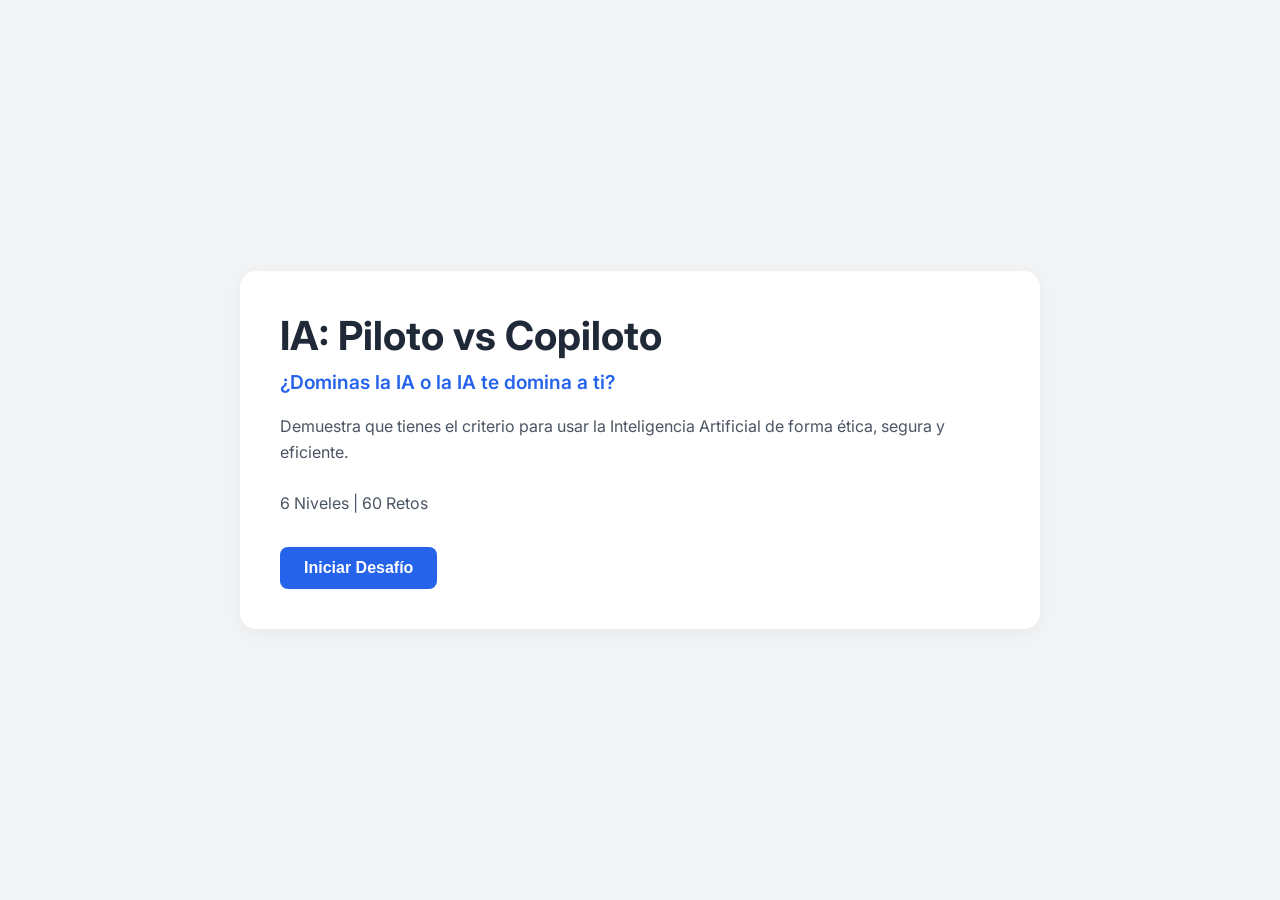
==== index.html @ d0c10e87 "Add files via upload" ====
<!DOCTYPE html>
<html lang="es">
<head>
    <meta charset="UTF-8">
    <meta name="viewport" content="width=device-width, initial-scale=1.0">
    <title>IA: Piloto vs Copiloto - El Desafío</title>
    <link rel="stylesheet" href="styles.css">
    <link rel="preconnect" href="https://fonts.googleapis.com">
    <link rel="preconnect" href="https://fonts.gstatic.com" crossorigin>
    <link href="https://fonts.googleapis.com/css2?family=Inter:wght@300;400;600;700&display=swap" rel="stylesheet">
</head>
<body>

    <div class="main-container">
        
        <section id="start-screen" class="screen active">
            <div class="content-box">
                <h1>IA: Piloto vs Copiloto</h1>
                <p class="subtitle">¿Dominas la IA o la IA te domina a ti?</p>
                <p class="description">
                    Demuestra que tienes el criterio para usar la Inteligencia Artificial de forma ética, segura y eficiente. 
                    <br><br>
                    6 Niveles | 60 Retos
                </p>
                <button id="start-btn" class="primary-btn">Iniciar Desafío</button>
            </div>
        </section>

        <section id="game-screen" class="screen hidden">
            <div class="header-bar">
                <div class="level-indicator">Nivel <span id="current-level">1</span>: <span id="level-title">Conceptos</span></div>
                <div class="score-box">Puntaje: <span id="score">0</span></div>
            </div>
            
            <div class="progress-container">
                <div id="progress-bar" class="progress-bar"></div>
            </div>

            <div class="question-container">
                <h2 id="question-text">Cargando pregunta...</h2>
                <div id="options-container" class="options-grid">
                    </div>
            </div>

            <div id="feedback-area" class="feedback-box hidden">
                <h3 id="feedback-title">Correcto/Incorrecto</h3>
                <p id="feedback-text">Explicación técnica...</p>
                <div class="cta-box">
                    <strong>💡 Tip de Acción:</strong> <span id="feedback-cta">Call to action...</span>
                </div>
                <div class="source-box">
                    <em>Fuente: <span id="feedback-source">Autor</span></em>
                </div>
                <button id="next-btn" class="primary-btn">Siguiente Reto</button>
            </div>
        </section>

        <section id="end-screen" class="screen hidden">
            <div class="content-box">
                <h2>¡Simulación Completada!</h2>
                <p class="final-score">Puntaje Final: <span id="final-score">0</span> / 600</p>
                <p id="final-message">Evaluando desempeño...</p>
                <button onclick="location.reload()" class="secondary-btn">Reiniciar Entrenamiento</button>
            </div>
        </section>

    </div>

    <script src="glosario.js"></script>
    <script src="preguntas.js"></script>
    <script src="script.js"></script>

</body>
</html>
---- styles.css ----
:root {
    /* Paleta de Colores - Clean Modern */
    --bg-color: #F3F4F6;         /* Gris muy suave fondo */
    --card-bg: #FFFFFF;          /* Blanco puro tarjetas */
    --text-primary: #1F2937;     /* Gris oscuro texto */
    --text-secondary: #4B5563;   /* Gris medio */
    --accent-color: #2563EB;     /* Azul vibrante (Botones/Links) */
    --accent-hover: #1D4ED8;     /* Azul oscuro hover */
    --success-color: #10B981;    /* Verde acierto */
    --error-color: #EF4444;      /* Rojo error */
    --warning-bg: #FEF3C7;       /* Fondo amarillo para tips */
    --warning-text: #92400E;     /* Texto amarillo oscuro */
    --font-main: 'Inter', sans-serif;
}

* {
    box-sizing: border-box;
    margin: 0;
    padding: 0;
}

body {
    font-family: var(--font-main);
    background-color: var(--bg-color);
    color: var(--text-primary);
    display: flex;
    justify-content: center;
    align-items: center;
    min-height: 100vh;
    padding: 20px;
}

.main-container {
    width: 100%;
    max-width: 800px;
    background-color: var(--card-bg);
    border-radius: 16px;
    box-shadow: 0 4px 20px rgba(0,0,0,0.05);
    padding: 40px;
    position: relative;
    overflow: hidden;
}

/* Pantallas (Gestión de visibilidad) */
.screen {
    display: none;
    animation: fadeIn 0.4s ease-in-out;
}

.screen.active {
    display: block;
}

.hidden {
    display: none !important;
}

@keyframes fadeIn {
    from { opacity: 0; transform: translateY(10px); }
    to { opacity: 1; transform: translateY(0); }
}

/* Títulos y Textos */
h1 {
    font-size: 2.5rem;
    color: var(--text-primary);
    margin-bottom: 10px;
}

h2 {
    font-size: 1.5rem;
    margin-bottom: 20px;
    line-height: 1.4;
}

.subtitle {
    font-size: 1.2rem;
    color: var(--accent-color);
    margin-bottom: 20px;
    font-weight: 600;
}

.description {
    font-size: 1rem;
    line-height: 1.6;
    color: var(--text-secondary);
    margin-bottom: 30px;
}

/* Botones */
.primary-btn, .secondary-btn {
    padding: 12px 24px;
    border-radius: 8px;
    font-size: 1rem;
    font-weight: 600;
    cursor: pointer;
    border: none;
    transition: all 0.2s;
}

.primary-btn {
    background-color: var(--accent-color);
    color: white;
}

.primary-btn:hover {
    background-color: var(--accent-hover);
    transform: translateY(-2px);
}

.secondary-btn {
    background-color: transparent;
    border: 2px solid var(--accent-color);
    color: var(--accent-color);
}

.secondary-btn:hover {
    background-color: var(--accent-color);
    color: white;
}

/* Header del Juego */
.header-bar {
    display: flex;
    justify-content: space-between;
    margin-bottom: 15px;
    font-weight: 700;
    color: var(--text-secondary);
    font-size: 0.9rem;
}

.progress-container {
    width: 100%;
    background-color: #E5E7EB;
    height: 8px;
    border-radius: 4px;
    margin-bottom: 30px;
    overflow: hidden;
}

.progress-bar {
    height: 100%;
    background-color: var(--accent-color);
    width: 0%;
    transition: width 0.3s ease;
}

/* Opciones de Respuesta */
.options-grid {
    display: flex;
    flex-direction: column;
    gap: 12px;
}

.option-btn {
    padding: 15px 20px;
    background-color: #F9FAFB;
    border: 2px solid #E5E7EB;
    border-radius: 10px;
    text-align: left;
    font-size: 1rem;
    color: var(--text-primary);
    cursor: pointer;
    transition: all 0.2s;
    font-family: var(--font-main);
}

.option-btn:hover:not(:disabled) {
    border-color: var(--accent-color);
    background-color: #EFF6FF;
}

.option-btn:disabled {
    cursor: not-allowed;
    opacity: 0.7;
}

/* Estados de respuesta */
.option-btn.correct {
    background-color: #D1FAE5;
    border-color: var(--success-color);
    color: #065F46;
}

.option-btn.wrong {
    background-color: #FEE2E2;
    border-color: var(--error-color);
    color: #991B1B;
}

/* Área de Feedback */
.feedback-box {
    margin-top: 25px;
    padding: 20px;
    background-color: #F8FAFC;
    border-left: 5px solid var(--accent-color);
    border-radius: 0 8px 8px 0;
    animation: fadeIn 0.3s;
}

.feedback-box h3 {
    font-size: 1.1rem;
    margin-bottom: 10px;
}

.feedback-box.is-correct { border-left-color: var(--success-color); }
.feedback-box.is-wrong { border-left-color: var(--error-color); }

.feedback-box p {
    margin-bottom: 15px;
    color: var(--text-secondary);
}

.cta-box {
    background-color: var(--warning-bg);
    color: var(--warning-text);
    padding: 10px 15px;
    border-radius: 6px;
    font-size: 0.95rem;
    margin-bottom: 15px;
    border: 1px dashed #FCD34D;
}

.source-box {
    font-size: 0.85rem;
    color: #9CA3AF;
    margin-bottom: 20px;
    display: block;
}

/* --- ESTILOS DEL GLOSARIO (TOOLTIP) --- */
.glossary-term {
    color: var(--accent-color);
    text-decoration: underline;
    text-decoration-style: dotted;
    text-underline-offset: 3px;
    cursor: help;
    position: relative;
    font-weight: 600;
}

/* Tooltip container */
.glossary-term::after {
    content: attr(data-def); /* El texto viene del atributo data-def */
    position: absolute;
    bottom: 125%; /* Encima de la palabra */
    left: 50%;
    transform: translateX(-50%);
    background-color: #1F2937;
    color: #fff;
    padding: 10px 14px;
    border-radius: 8px;
    font-size: 0.85rem;
    width: max-content;
    max-width: 250px;
    white-space: normal;
    visibility: hidden;
    opacity: 0;
    transition: opacity 0.3s;
    z-index: 1000;
    box-shadow: 0 4px 6px rgba(0,0,0,0.3);
    pointer-events: none;
    line-height: 1.4;
    font-weight: 400;
    text-align: center;
}

/* Triángulo del tooltip */
.glossary-term::before {
    content: "";
    position: absolute;
    bottom: 115%;
    left: 50%;
    transform: translateX(-50%);
    border-width: 6px;
    border-style: solid;
    border-color: #1F2937 transparent transparent transparent;
    visibility: hidden;
    opacity: 0;
    transition: opacity 0.3s;
    z-index: 1000;
}

/* Mostrar tooltip al hover */
.glossary-term:hover::after,
.glossary-term:hover::before {
    visibility: visible;
    opacity: 1;
}

/* Ajustes Responsive */
@media (max-width: 600px) {
    .main-container {
        padding: 20px;
        width: 100%;
        height: 100vh;
        border-radius: 0;
        display: flex;
        flex-direction: column;
        justify-content: center;
    }
    
    h1 { font-size: 2rem; }
    
    /* En móvil, el tooltip debe ajustarse para no salirse de pantalla */
    .glossary-term::after {
        left: 0;
        transform: translateX(-10%);
        max-width: 200px;
    }
}
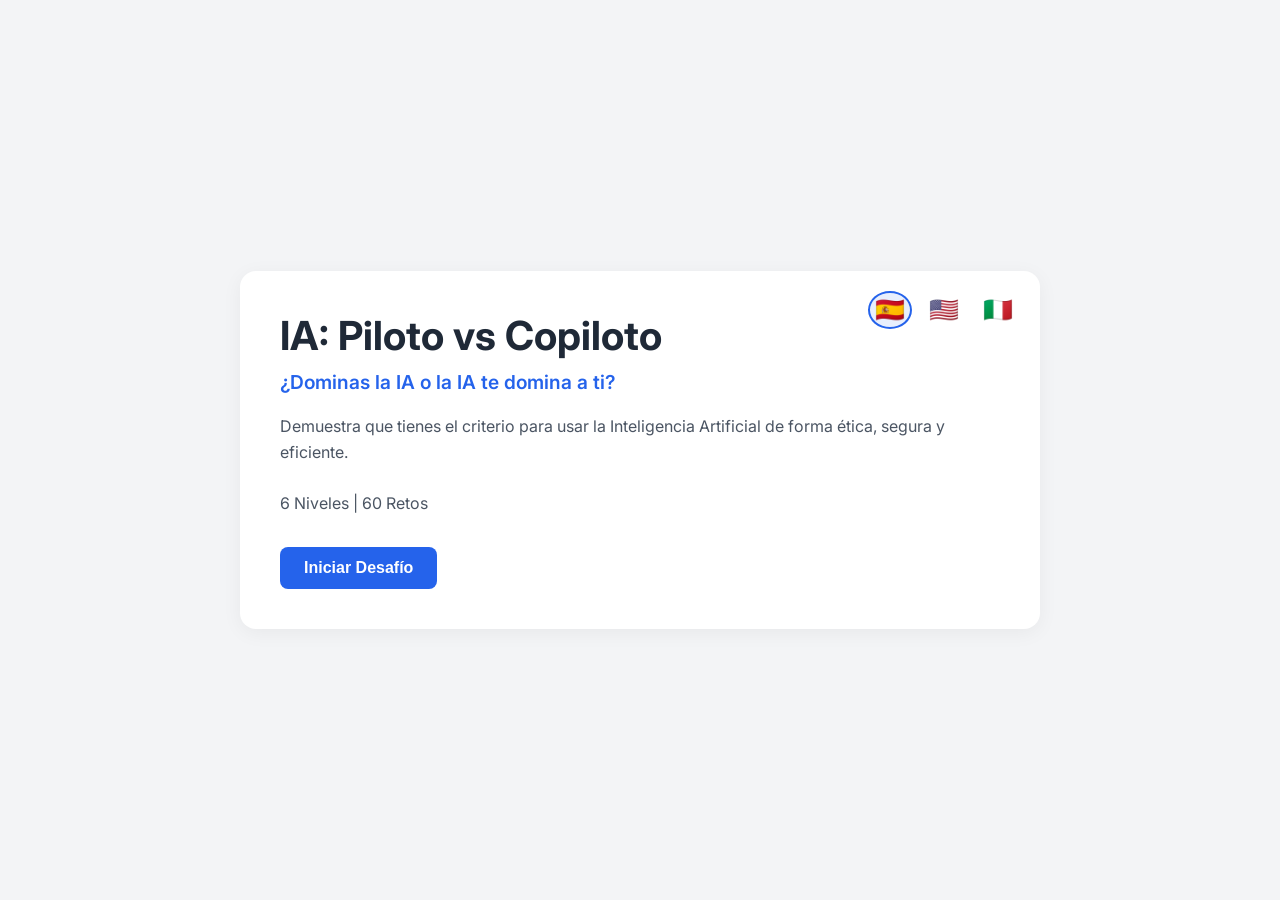
==== commit 90ad474c: "Implement multi-language support and improve mobile UX" ====
--- a/index.html
+++ b/index.html
@@ -1,5 +1,6 @@
 <!DOCTYPE html>
 <html lang="es">
+
 <head>
     <meta charset="UTF-8">
     <meta name="viewport" content="width=device-width, initial-scale=1.0">
@@ -9,16 +10,23 @@
     <link rel="preconnect" href="https://fonts.gstatic.com" crossorigin>
     <link href="https://fonts.googleapis.com/css2?family=Inter:wght@300;400;600;700&display=swap" rel="stylesheet">
 </head>
+
 <body>
 
     <div class="main-container">
-        
+
         <section id="start-screen" class="screen active">
+            <div class="language-selector">
+                <button class="lang-btn active" data-lang="es" title="Español">🇪🇸</button>
+                <button class="lang-btn" data-lang="en" title="English">🇺🇸</button>
+                <button class="lang-btn" data-lang="it" title="Italiano">🇮🇹</button>
+            </div>
             <div class="content-box">
                 <h1>IA: Piloto vs Copiloto</h1>
                 <p class="subtitle">¿Dominas la IA o la IA te domina a ti?</p>
                 <p class="description">
-                    Demuestra que tienes el criterio para usar la Inteligencia Artificial de forma ética, segura y eficiente. 
+                    Demuestra que tienes el criterio para usar la Inteligencia Artificial de forma ética, segura y
+                    eficiente.
                     <br><br>
                     6 Niveles | 60 Retos
                 </p>
@@ -28,10 +36,11 @@
 
         <section id="game-screen" class="screen hidden">
             <div class="header-bar">
-                <div class="level-indicator">Nivel <span id="current-level">1</span>: <span id="level-title">Conceptos</span></div>
+                <div class="level-indicator">Nivel <span id="current-level">1</span>: <span
+                        id="level-title">Conceptos</span></div>
                 <div class="score-box">Puntaje: <span id="score">0</span></div>
             </div>
-            
+
             <div class="progress-container">
                 <div id="progress-bar" class="progress-bar"></div>
             </div>
@@ -39,26 +48,31 @@
             <div class="question-container">
                 <h2 id="question-text">Cargando pregunta...</h2>
                 <div id="options-container" class="options-grid">
-                    </div>
+                </div>
             </div>
 
-            <div id="feedback-area" class="feedback-box hidden">
-                <h3 id="feedback-title">Correcto/Incorrecto</h3>
-                <p id="feedback-text">Explicación técnica...</p>
-                <div class="cta-box">
-                    <strong>💡 Tip de Acción:</strong> <span id="feedback-cta">Call to action...</span>
+            <div id="feedback-area" class="feedback-overlay hidden">
+                <div class="feedback-card">
+                    <button id="next-btn" class="next-btn-corner" aria-label="Next">➜</button>
+                    <h3 id="feedback-title">Correcto/Incorrecto</h3>
+                    <div class="feedback-content-scroll">
+                        <p id="feedback-text">Explicación técnica...</p>
+                        <div class="cta-box">
+                            <strong>💡 Tip de Acción:</strong> <span id="feedback-cta">Call to action...</span>
+                        </div>
+                        <div class="source-box">
+                            <em>Fuente: <span id="feedback-source">Autor</span></em>
+                        </div>
+                    </div>
                 </div>
-                <div class="source-box">
-                    <em>Fuente: <span id="feedback-source">Autor</span></em>
-                </div>
-                <button id="next-btn" class="primary-btn">Siguiente Reto</button>
             </div>
         </section>
 
         <section id="end-screen" class="screen hidden">
             <div class="content-box">
                 <h2>¡Simulación Completada!</h2>
-                <p class="final-score">Puntaje Final: <span id="final-score">0</span> / 600</p>
+                <p class="final-score"><span id="final-score-label">Puntaje Final</span>: <span
+                        id="final-score">0</span> / <span id="max-score">600</span></p>
                 <p id="final-message">Evaluando desempeño...</p>
                 <button onclick="location.reload()" class="secondary-btn">Reiniciar Entrenamiento</button>
             </div>
@@ -67,8 +81,11 @@
     </div>
 
     <script src="glosario.js"></script>
-    <script src="preguntas.js"></script>
+    <script src="preguntas.sp.js"></script>
+    <script src="preguntas.en.js"></script>
+    <script src="preguntas.it.js"></script>
     <script src="script.js"></script>
 
 </body>
-</html>
+
+</html>
--- a/styles.css
+++ b/styles.css
@@ -1,15 +1,25 @@
 :root {
     /* Paleta de Colores - Clean Modern */
-    --bg-color: #F3F4F6;         /* Gris muy suave fondo */
-    --card-bg: #FFFFFF;          /* Blanco puro tarjetas */
-    --text-primary: #1F2937;     /* Gris oscuro texto */
-    --text-secondary: #4B5563;   /* Gris medio */
-    --accent-color: #2563EB;     /* Azul vibrante (Botones/Links) */
-    --accent-hover: #1D4ED8;     /* Azul oscuro hover */
-    --success-color: #10B981;    /* Verde acierto */
-    --error-color: #EF4444;      /* Rojo error */
-    --warning-bg: #FEF3C7;       /* Fondo amarillo para tips */
-    --warning-text: #92400E;     /* Texto amarillo oscuro */
+    --bg-color: #F3F4F6;
+    /* Gris muy suave fondo */
+    --card-bg: #FFFFFF;
+    /* Blanco puro tarjetas */
+    --text-primary: #1F2937;
+    /* Gris oscuro texto */
+    --text-secondary: #4B5563;
+    /* Gris medio */
+    --accent-color: #2563EB;
+    /* Azul vibrante (Botones/Links) */
+    --accent-hover: #1D4ED8;
+    /* Azul oscuro hover */
+    --success-color: #10B981;
+    /* Verde acierto */
+    --error-color: #EF4444;
+    /* Rojo error */
+    --warning-bg: #FEF3C7;
+    /* Fondo amarillo para tips */
+    --warning-text: #92400E;
+    /* Texto amarillo oscuro */
     --font-main: 'Inter', sans-serif;
 }
 
@@ -35,10 +45,40 @@
     max-width: 800px;
     background-color: var(--card-bg);
     border-radius: 16px;
-    box-shadow: 0 4px 20px rgba(0,0,0,0.05);
+    box-shadow: 0 4px 20px rgba(0, 0, 0, 0.05);
     padding: 40px;
     position: relative;
     overflow: hidden;
+}
+
+/* Selector de Idioma */
+.language-selector {
+    position: absolute;
+    top: 20px;
+    right: 20px;
+    display: flex;
+    gap: 10px;
+    z-index: 10;
+}
+
+.lang-btn {
+    background: none;
+    border: 2px solid transparent;
+    border-radius: 50%;
+    font-size: 1.5rem;
+    cursor: pointer;
+    padding: 5px;
+    transition: transform 0.2s, border-color 0.2s;
+    line-height: 1;
+}
+
+.lang-btn:hover {
+    transform: scale(1.1);
+}
+
+.lang-btn.active {
+    border-color: var(--accent-color);
+    background-color: rgba(37, 99, 235, 0.1);
 }
 
 /* Pantallas (Gestión de visibilidad) */
@@ -56,8 +96,15 @@
 }
 
 @keyframes fadeIn {
-    from { opacity: 0; transform: translateY(10px); }
-    to { opacity: 1; transform: translateY(0); }
+    from {
+        opacity: 0;
+        transform: translateY(10px);
+    }
+
+    to {
+        opacity: 1;
+        transform: translateY(0);
+    }
 }
 
 /* Títulos y Textos */
@@ -88,7 +135,8 @@
 }
 
 /* Botones */
-.primary-btn, .secondary-btn {
+.primary-btn,
+.secondary-btn {
     padding: 12px 24px;
     border-radius: 8px;
     font-size: 1rem;
@@ -188,44 +236,105 @@
     color: #991B1B;
 }
 
-/* Área de Feedback */
-.feedback-box {
-    margin-top: 25px;
+/* Área de Feedback (Modal Overlay) */
+.feedback-overlay {
+    position: fixed;
+    top: 0;
+    left: 0;
+    width: 100%;
+    height: 100%;
+    background-color: rgba(0, 0, 0, 0.85);
+    z-index: 2000;
+    display: flex;
+    justify-content: center;
+    align-items: center;
     padding: 20px;
-    background-color: #F8FAFC;
-    border-left: 5px solid var(--accent-color);
-    border-radius: 0 8px 8px 0;
     animation: fadeIn 0.3s;
 }
 
-.feedback-box h3 {
-    font-size: 1.1rem;
-    margin-bottom: 10px;
-}
-
-.feedback-box.is-correct { border-left-color: var(--success-color); }
-.feedback-box.is-wrong { border-left-color: var(--error-color); }
-
-.feedback-box p {
+.feedback-card {
+    background-color: #FFFFFF;
+    width: 100%;
+    max-width: 500px;
+    border-radius: 16px;
+    padding: 30px;
+    position: relative;
+    box-shadow: 0 10px 25px rgba(0, 0, 0, 0.2);
+    border-left: 8px solid var(--accent-color);
+    max-height: 90vh;
+    display: flex;
+    flex-direction: column;
+}
+
+/* Scroll area for content */
+.feedback-content-scroll {
+    overflow-y: auto;
+    max-height: 100%;
+    margin-top: 10px;
+}
+
+.feedback-overlay.is-correct .feedback-card {
+    border-left-color: var(--success-color);
+}
+
+.feedback-overlay.is-wrong .feedback-card {
+    border-left-color: var(--error-color);
+}
+
+.feedback-card h3 {
+    font-size: 1.25rem;
     margin-bottom: 15px;
+    margin-right: 160px;
+    /* Space for the button */
+}
+
+.feedback-card p {
+    margin-bottom: 20px;
     color: var(--text-secondary);
+    font-size: 1rem;
+    line-height: 1.6;
+}
+
+/* Botón Siguiente (Top Right) */
+.next-btn-corner {
+    position: absolute;
+    top: 15px;
+    right: 15px;
+    background-color: var(--accent-color);
+    color: white;
+    border: none;
+    border-radius: 8px;
+    /* Slightly rounded */
+    padding: 8px 16px;
+    font-size: 0.9rem;
+    font-weight: 700;
+    cursor: pointer;
+    box-shadow: 0 2px 5px rgba(0, 0, 0, 0.2);
+    transition: transform 0.2s, background-color 0.2s;
+    z-index: 10;
+}
+
+.next-btn-corner:hover {
+    background-color: var(--accent-hover);
+    transform: scale(1.05);
 }
 
 .cta-box {
     background-color: var(--warning-bg);
     color: var(--warning-text);
-    padding: 10px 15px;
-    border-radius: 6px;
+    padding: 15px;
+    border-radius: 8px;
     font-size: 0.95rem;
-    margin-bottom: 15px;
+    margin-bottom: 20px;
     border: 1px dashed #FCD34D;
 }
 
 .source-box {
     font-size: 0.85rem;
     color: #9CA3AF;
-    margin-bottom: 20px;
     display: block;
+    text-align: right;
+    font-style: italic;
 }
 
 /* --- ESTILOS DEL GLOSARIO (TOOLTIP) --- */
@@ -241,9 +350,11 @@
 
 /* Tooltip container */
 .glossary-term::after {
-    content: attr(data-def); /* El texto viene del atributo data-def */
+    content: attr(data-def);
+    /* El texto viene del atributo data-def */
     position: absolute;
-    bottom: 125%; /* Encima de la palabra */
+    bottom: 125%;
+    /* Encima de la palabra */
     left: 50%;
     transform: translateX(-50%);
     background-color: #1F2937;
@@ -258,7 +369,7 @@
     opacity: 0;
     transition: opacity 0.3s;
     z-index: 1000;
-    box-shadow: 0 4px 6px rgba(0,0,0,0.3);
+    box-shadow: 0 4px 6px rgba(0, 0, 0, 0.3);
     pointer-events: none;
     line-height: 1.4;
     font-weight: 400;
@@ -299,13 +410,15 @@
         flex-direction: column;
         justify-content: center;
     }
-    
-    h1 { font-size: 2rem; }
-    
+
+    h1 {
+        font-size: 2rem;
+    }
+
     /* En móvil, el tooltip debe ajustarse para no salirse de pantalla */
     .glossary-term::after {
         left: 0;
         transform: translateX(-10%);
         max-width: 200px;
     }
-}
+}
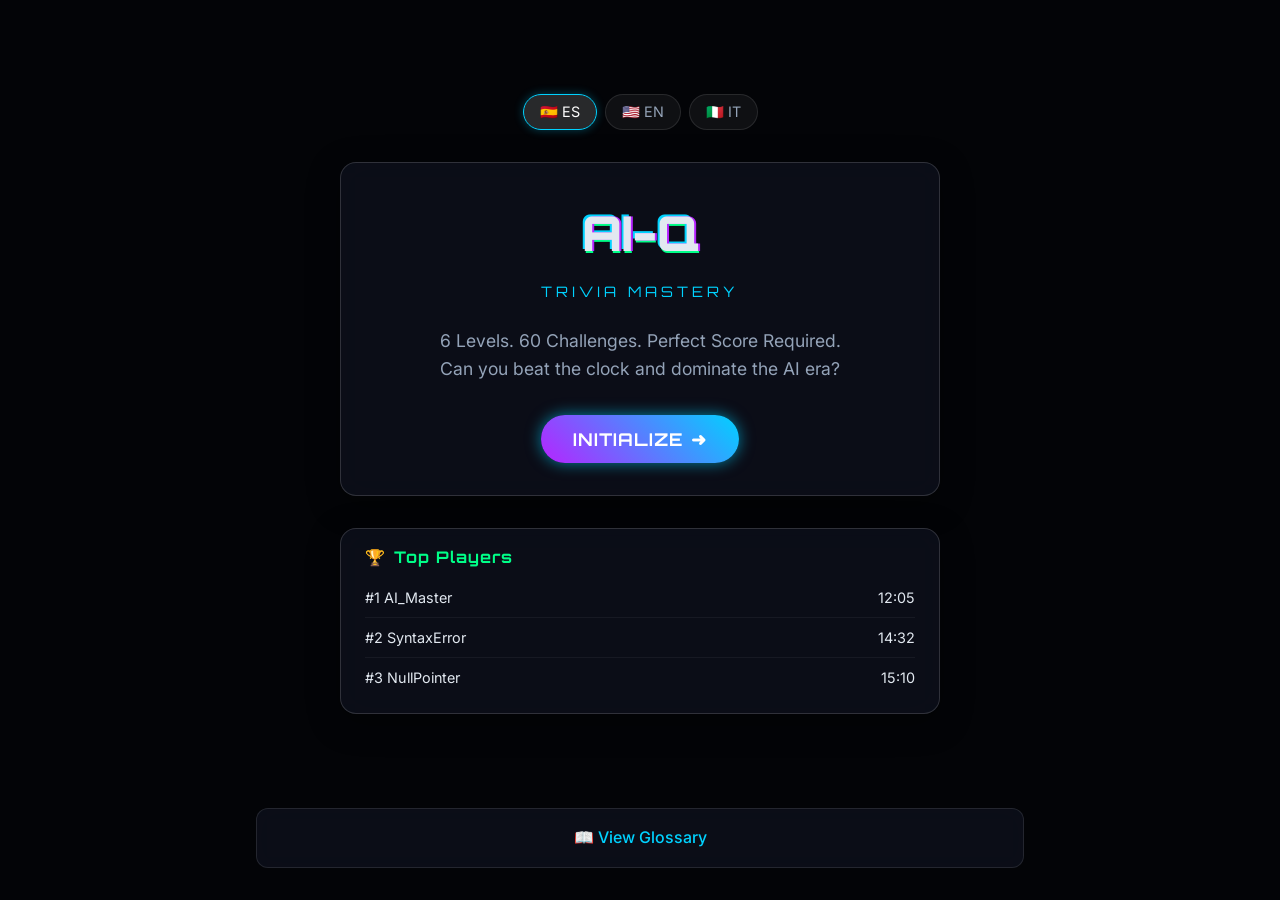
==== commit c9842afc: "fix: move game files to repository root for GitHub Pages" ====
--- a/index.html
+++ b/index.html
@@ -1,91 +1,177 @@
 <!DOCTYPE html>
 <html lang="es">
-
 <head>
     <meta charset="UTF-8">
     <meta name="viewport" content="width=device-width, initial-scale=1.0">
-    <title>IA: Piloto vs Copiloto - El Desafío</title>
-    <link rel="stylesheet" href="styles.css">
+    <title>AI-Q: Trivia Mastery</title>
+    <!-- Use Google Fonts (Inter and Orbitron for neo-tech look) -->
     <link rel="preconnect" href="https://fonts.googleapis.com">
     <link rel="preconnect" href="https://fonts.gstatic.com" crossorigin>
-    <link href="https://fonts.googleapis.com/css2?family=Inter:wght@300;400;600;700&display=swap" rel="stylesheet">
+    <link href="https://fonts.googleapis.com/css2?family=Inter:wght@300;400;500;600;700&family=Orbitron:wght@500;700;900&display=swap" rel="stylesheet">
+    <link rel="stylesheet" href="styles.css">
 </head>
+<body>
+    <div class="stars"></div>
+    <div class="twinkling"></div>
 
-<body>
-
-    <div class="main-container">
-
-        <section id="start-screen" class="screen active">
+    <div class="app-container">
+        
+        <!-- Language Selection Screen -->
+        <section id="start-screen" class="screen active fade-in">
             <div class="language-selector">
-                <button class="lang-btn active" data-lang="es" title="Español">🇪🇸</button>
-                <button class="lang-btn" data-lang="en" title="English">🇺🇸</button>
-                <button class="lang-btn" data-lang="it" title="Italiano">🇮🇹</button>
+                <button class="lang-btn active" data-lang="es" title="Español">🇪🇸 ES</button>
+                <button class="lang-btn" data-lang="en" title="English">🇺🇸 EN</button>
+                <button class="lang-btn" data-lang="it" title="Italiano">🇮🇹 IT</button>
             </div>
-            <div class="content-box">
-                <h1>IA: Piloto vs Copiloto</h1>
-                <p class="subtitle">¿Dominas la IA o la IA te domina a ti?</p>
+            <div class="glass-card start-card">
+                <div class="logo-box">
+                    <span class="glitch" data-text="AI-Q">AI-Q</span>
+                    <span class="sub-logo">TRIVIA MASTERY</span>
+                </div>
                 <p class="description">
-                    Demuestra que tienes el criterio para usar la Inteligencia Artificial de forma ética, segura y
-                    eficiente.
-                    <br><br>
-                    6 Niveles | 60 Retos
+                    6 Levels. 60 Challenges. Perfect Score Required.
+                    <br>Can you beat the clock and dominate the AI era?
                 </p>
-                <button id="start-btn" class="primary-btn">Iniciar Desafío</button>
+                <button id="start-btn" class="neon-btn">INITIALIZE <span class="arrow">➜</span></button>
+            </div>
+            <div class="leaderboard-preview glass-card">
+                <h3><span class="icon">🏆</span> Top Players</h3>
+                <div id="preview-ranking">Loading...</div>
             </div>
         </section>
 
+        <!-- Main Game Screen -->
         <section id="game-screen" class="screen hidden">
-            <div class="header-bar">
-                <div class="level-indicator">Nivel <span id="current-level">1</span>: <span
-                        id="level-title">Conceptos</span></div>
-                <div class="score-box">Puntaje: <span id="score">0</span></div>
-            </div>
+            <!-- Header bar for game stats -->
+            <header class="game-header glass-panel">
+                <div class="level-info">
+                    <span class="level-badge">LVL <span id="current-level">1</span></span>
+                    <span id="level-title" class="level-title">Conceptos</span>
+                </div>
+                <div class="timer-box">
+                    <span class="timer-icon">⏱️</span>
+                    <span id="timer-display">00:00</span>
+                </div>
+                <div class="score-info">
+                    <div class="score-points">Pts: <span id="score">0</span></div>
+                    <div class="errors-count">Err: <span id="errors">0</span></div>
+                </div>
+            </header>
 
-            <div class="progress-container">
+            <!-- Progress Bar -->
+            <div class="progress-wrap">
                 <div id="progress-bar" class="progress-bar"></div>
             </div>
 
-            <div class="question-container">
-                <h2 id="question-text">Cargando pregunta...</h2>
-                <div id="options-container" class="options-grid">
+            <!-- Question Area -->
+            <main class="question-area">
+                <div class="question-card glass-card fade-in">
+                    <h2 id="question-text" class="question-text">Initializing parameters...</h2>
+                    <div id="options-container" class="options-grid">
+                        <!-- Options injected via JS -->
+                    </div>
                 </div>
-            </div>
+            </main>
 
-            <div id="feedback-area" class="feedback-overlay hidden">
-                <div class="feedback-card">
-                    <button id="next-btn" class="next-btn-corner" aria-label="Next">➜</button>
-                    <h3 id="feedback-title">Correcto/Incorrecto</h3>
-                    <div class="feedback-content-scroll">
-                        <p id="feedback-text">Explicación técnica...</p>
+            <!-- Feedback Area (Overlay for incorrect/correct answers before next) -->
+            <div id="feedback-overlay" class="feedback-overlay hidden">
+                <div class="feedback-card glass-card glow">
+                    <div class="feedback-header">
+                        <h3 id="feedback-title" class="feedback-title">Title</h3>
+                        <div id="feedback-icon" class="feedback-icon"></div>
+                    </div>
+                    <div class="feedback-body">
+                        <p id="feedback-text" class="feedback-text">Explanation...</p>
                         <div class="cta-box">
-                            <strong>💡 Tip de Acción:</strong> <span id="feedback-cta">Call to action...</span>
+                            <span class="cta-icon">💡</span>
+                            <span id="feedback-cta" class="feedback-cta-text">Tip...</span>
                         </div>
-                        <div class="source-box">
-                            <em>Fuente: <span id="feedback-source">Autor</span></em>
-                        </div>
+                        <p class="source-text">Source: <span id="feedback-source">Author</span></p>
                     </div>
+                    <button id="next-btn" class="neon-btn small">CONTINUE <span class="arrow">➜</span></button>
                 </div>
             </div>
         </section>
 
-        <section id="end-screen" class="screen hidden">
-            <div class="content-box">
-                <h2>¡Simulación Completada!</h2>
-                <p class="final-score"><span id="final-score-label">Puntaje Final</span>: <span
-                        id="final-score">0</span> / <span id="max-score">600</span></p>
-                <p id="final-message">Evaluando desempeño...</p>
-                <button onclick="location.reload()" class="secondary-btn">Reiniciar Entrenamiento</button>
+        <!-- Level Failed Screen -->
+        <section id="failed-screen" class="screen hidden fade-in">
+            <div class="glass-card error-card">
+                <h2 class="error-title">SYSTEM FAILURE</h2>
+                <p>You cannot advance unless you answer all questions correctly.</p>
+                <div class="stats-recap">
+                    <p>Level: <span id="failed-level-num"></span></p>
+                    <p>Score: <span id="failed-score"></span>/10</p>
+                </div>
+                <button id="retry-level-btn" class="neon-btn">REBOOT LEVEL <span class="arrow">↺</span></button>
             </div>
         </section>
 
+        <!-- Final Summary Screen -->
+        <section id="end-screen" class="screen hidden fade-in">
+            <div class="glass-card success-card">
+                <h2 class="success-title glow-text-purple">SIMULATION COMPLETE</h2>
+                
+                <div class="final-stats-grid">
+                    <div class="stat-box">
+                        <span class="stat-label">Total Time</span>
+                        <span id="final-time" class="stat-value text-blue">00:00</span>
+                    </div>
+                    <div class="stat-box">
+                        <span class="stat-label">Total Errors</span>
+                        <span id="final-errors" class="stat-value text-red">0</span>
+                    </div>
+                    <div class="stat-box">
+                        <span class="stat-label">Global Rank</span>
+                        <span id="final-rank" class="stat-value text-green">#--</span>
+                    </div>
+                </div>
+
+                <div id="saving-indicator" class="saving-indicator">
+                    <div class="spinner"></div>
+                    <span>Syncing with Global Database...</span>
+                </div>
+
+                <div class="action-buttons mt-4">
+                    <button onclick="location.reload()" class="neon-btn outline">NEW SIMULATION</button>
+                </div>
+            </div>
+        </section>
+
+        <!-- Universal Footer -->
+        <footer class="app-footer glass-panel">
+            <a href="#" id="open-full-glossary" class="footer-link">📖 View Glossary</a>
+        </footer>
     </div>
 
+    <!-- Modals -->
+    <!-- Term Definition Callout (Tooltip inside question) -->
+    <div id="term-modal" class="modal hidden">
+        <div class="modal-content glass-card tooltip-card">
+            <span class="close-btn" id="close-term-modal">&times;</span>
+            <h3 id="term-title" class="term-title glow-text-blue">Term</h3>
+            <p id="term-def" class="term-def">Definition goes here...</p>
+        </div>
+    </div>
+
+    <!-- Full Glossary List Modal -->
+    <div id="full-glossary-modal" class="modal hidden">
+        <div class="modal-content glass-card full-modal">
+            <span class="close-btn" id="close-full-glossary">&times;</span>
+            <h2 class="glow-text-purple mb-4">GLOSSARY DATABANK</h2>
+            <div class="search-box mb-4">
+                <input type="text" id="glossary-search" placeholder="Search terms..." class="glass-input">
+            </div>
+            <div id="full-glossary-list" class="glossary-list-scroll">
+                <!-- Injected via JS -->
+            </div>
+        </div>
+    </div>
+
+    <!-- Scripts -->
     <script src="glosario.js"></script>
     <script src="preguntas.sp.js"></script>
     <script src="preguntas.en.js"></script>
     <script src="preguntas.it.js"></script>
-    <script src="script.js"></script>
-
+    <script src="app.js"></script>
 </body>
-
-</html>+</html>
--- a/styles.css
+++ b/styles.css
@@ -1,424 +1,537 @@
 :root {
-    /* Paleta de Colores - Clean Modern */
-    --bg-color: #F3F4F6;
-    /* Gris muy suave fondo */
-    --card-bg: #FFFFFF;
-    /* Blanco puro tarjetas */
-    --text-primary: #1F2937;
-    /* Gris oscuro texto */
-    --text-secondary: #4B5563;
-    /* Gris medio */
-    --accent-color: #2563EB;
-    /* Azul vibrante (Botones/Links) */
-    --accent-hover: #1D4ED8;
-    /* Azul oscuro hover */
-    --success-color: #10B981;
-    /* Verde acierto */
-    --error-color: #EF4444;
-    /* Rojo error */
-    --warning-bg: #FEF3C7;
-    /* Fondo amarillo para tips */
-    --warning-text: #92400E;
-    /* Texto amarillo oscuro */
-    --font-main: 'Inter', sans-serif;
+  /* Dark Neon Theme Palette */
+  --bg-dark: #07090f;
+  --bg-panel: rgba(17, 21, 35, 0.6);
+  --primary-glow: rgba(0, 210, 255, 0.6);
+  --secondary-glow: rgba(182, 36, 255, 0.6);
+  --accent-cyan: #00d2ff;
+  --accent-purple: #b624ff;
+  --accent-green: #00ff88;
+  --accent-red: #ff3366;
+  --text-main: #e2e8f0;
+  --text-muted: #94a3b8;
+  --glass-border: rgba(255, 255, 255, 0.1);
+  --font-main: 'Inter', sans-serif;
+  --font-display: 'Orbitron', sans-serif;
 }
 
 * {
-    box-sizing: border-box;
-    margin: 0;
-    padding: 0;
+  margin: 0;
+  padding: 0;
+  box-sizing: border-box;
 }
 
 body {
-    font-family: var(--font-main);
-    background-color: var(--bg-color);
-    color: var(--text-primary);
-    display: flex;
-    justify-content: center;
-    align-items: center;
-    min-height: 100vh;
-    padding: 20px;
-}
-
-.main-container {
-    width: 100%;
-    max-width: 800px;
-    background-color: var(--card-bg);
-    border-radius: 16px;
-    box-shadow: 0 4px 20px rgba(0, 0, 0, 0.05);
-    padding: 40px;
-    position: relative;
-    overflow: hidden;
-}
-
-/* Selector de Idioma */
+  background-color: var(--bg-dark);
+  color: var(--text-main);
+  font-family: var(--font-main);
+  line-height: 1.6;
+  min-height: 100vh;
+  display: flex;
+  flex-direction: column;
+  overflow-x: hidden;
+  position: relative;
+}
+
+/* Background Stars */
+.stars {
+  position: fixed;
+  top: 0; left: 0; width: 100%; height: 100%;
+  background: black url(https://www.transparenttextures.com/patterns/stardust.png) repeat;
+  z-index: -2;
+  opacity: 0.5;
+}
+.twinkling {
+  position: fixed;
+  top: 0; left: 0; width: 100%; height: 100%;
+  background: transparent url(https://www.transparenttextures.com/patterns/stardust.png) repeat;
+  z-index: -1;
+  opacity: 0.3;
+  animation: move-twinkle 200s linear infinite;
+}
+@keyframes move-twinkle {
+  from {background-position: 0 0;}
+  to {background-position: -10000px 5000px;}
+}
+
+/* General Layout */
+.app-container {
+  flex: 1;
+  display: flex;
+  flex-direction: column;
+  max-width: 800px;
+  margin: 0 auto;
+  padding: 2rem 1rem;
+  width: 100%;
+  position: relative;
+  z-index: 1;
+}
+
+.screen {
+  display: none;
+  flex-direction: column;
+  align-items: center;
+  justify-content: center;
+  flex: 1;
+  width: 100%;
+}
+.screen.active {
+  display: flex;
+}
+
+.hidden {
+  display: none !important;
+}
+
+/* Glassmorphism Classes */
+.glass-panel {
+  background: var(--bg-panel);
+  backdrop-filter: blur(12px);
+  -webkit-backdrop-filter: blur(12px);
+  border: 1px solid var(--glass-border);
+  border-radius: 12px;
+}
+.glass-card {
+  background: var(--bg-panel);
+  backdrop-filter: blur(16px);
+  -webkit-backdrop-filter: blur(16px);
+  border: 1px solid rgba(255, 255, 255, 0.15);
+  border-radius: 16px;
+  padding: 2rem;
+  box-shadow: 0 8px 32px 0 rgba(0, 0, 0, 0.37);
+  width: 100%;
+  max-width: 600px;
+}
+.glow {
+  box-shadow: 0 0 20px var(--primary-glow);
+}
+
+/* Typography & Colors */
+h1, h2, h3, .level-badge {
+  font-family: var(--font-display);
+  letter-spacing: 1px;
+}
+.glow-text-blue {
+  color: var(--accent-cyan);
+  text-shadow: 0 0 8px var(--primary-glow);
+}
+.glow-text-purple {
+  color: var(--accent-purple);
+  text-shadow: 0 0 8px var(--secondary-glow);
+}
+.text-cyan { color: var(--accent-cyan); }
+.text-purple { color: var(--accent-purple); }
+.text-green { color: var(--accent-green); }
+.text-red { color: var(--accent-red); }
+
+/* Buttons */
+.neon-btn {
+  background: linear-gradient(45deg, var(--accent-purple), var(--accent-cyan));
+  border: none;
+  border-radius: 30px;
+  color: white;
+  font-family: var(--font-display);
+  font-weight: 700;
+  font-size: 1.1rem;
+  padding: 0.8rem 2rem;
+  cursor: pointer;
+  transition: all 0.3s ease;
+  box-shadow: 0 0 15px var(--primary-glow);
+  text-transform: uppercase;
+  letter-spacing: 1px;
+  display: flex;
+  align-items: center;
+  gap: 0.5rem;
+  margin: 1rem auto 0;
+}
+.neon-btn:hover {
+  transform: translateY(-2px);
+  box-shadow: 0 0 25px var(--accent-cyan);
+}
+.neon-btn.outline {
+  background: transparent;
+  border: 2px solid var(--accent-cyan);
+  box-shadow: none;
+}
+.neon-btn.outline:hover {
+  background: rgba(0, 210, 255, 0.1);
+  box-shadow: 0 0 15px var(--primary-glow);
+}
+.neon-btn.small {
+  font-size: 0.9rem;
+  padding: 0.6rem 1.5rem;
+}
+.lang-btn {
+  background: rgba(255, 255, 255, 0.05);
+  border: 1px solid var(--glass-border);
+  color: var(--text-muted);
+  padding: 0.5rem 1rem;
+  border-radius: 20px;
+  cursor: pointer;
+  transition: all 0.2s;
+  font-family: var(--font-main);
+  font-size: 0.9rem;
+}
+.lang-btn.active, .lang-btn:hover {
+  background: rgba(255, 255, 255, 0.15);
+  color: white;
+  border-color: var(--accent-cyan);
+  box-shadow: 0 0 10px rgba(0, 210, 255, 0.3);
+}
+
+/* Animations */
+.fade-in {
+  animation: fadeIn 0.5s ease-in forwards;
+}
+@keyframes fadeIn {
+  from { opacity: 0; transform: translateY(10px); }
+  to { opacity: 1; transform: translateY(0); }
+}
+
+.glitch {
+  font-size: 3rem;
+  font-family: var(--font-display);
+  font-weight: 900;
+  text-transform: uppercase;
+  position: relative;
+  text-shadow: 0.05em 0 0 var(--accent-purple), -0.025em -0.05em 0 var(--accent-cyan),
+               0.025em 0.05em 0 var(--accent-green);
+  animation: glitch 10s infinite;
+}
+@keyframes glitch {
+  0% { text-shadow: 0.05em 0 0 var(--accent-purple), -0.025em -0.05em 0 var(--accent-cyan), 0.025em 0.05em 0 var(--accent-green); }
+  14% { text-shadow: 0.05em 0 0 var(--accent-purple), -0.025em -0.05em 0 var(--accent-cyan), 0.025em 0.05em 0 var(--accent-green); }
+  15% { text-shadow: -0.05em -0.025em 0 var(--accent-purple), 0.025em 0.025em 0 var(--accent-cyan), -0.05em -0.05em 0 var(--accent-green); }
+  49% { text-shadow: -0.05em -0.025em 0 var(--accent-purple), 0.025em 0.025em 0 var(--accent-cyan), -0.05em -0.05em 0 var(--accent-green); }
+  50% { text-shadow: 0.025em 0.05em 0 var(--accent-purple), 0.05em 0 0 var(--accent-cyan), 0 -0.05em 0 var(--accent-green); }
+  99% { text-shadow: 0.025em 0.05em 0 var(--accent-purple), 0.05em 0 0 var(--accent-cyan), 0 -0.05em 0 var(--accent-green); }
+  100% { text-shadow: -0.025em 0 0 var(--accent-purple), -0.025em -0.025em 0 var(--accent-cyan), -0.025em -0.05em 0 var(--accent-green); }
+}
+
+/* Start Screen specific */
 .language-selector {
-    position: absolute;
-    top: 20px;
-    right: 20px;
-    display: flex;
-    gap: 10px;
-    z-index: 10;
-}
-
-.lang-btn {
-    background: none;
-    border: 2px solid transparent;
-    border-radius: 50%;
-    font-size: 1.5rem;
-    cursor: pointer;
-    padding: 5px;
-    transition: transform 0.2s, border-color 0.2s;
-    line-height: 1;
-}
-
-.lang-btn:hover {
-    transform: scale(1.1);
-}
-
-.lang-btn.active {
-    border-color: var(--accent-color);
-    background-color: rgba(37, 99, 235, 0.1);
-}
-
-/* Pantallas (Gestión de visibilidad) */
-.screen {
-    display: none;
-    animation: fadeIn 0.4s ease-in-out;
-}
-
-.screen.active {
-    display: block;
-}
-
-.hidden {
-    display: none !important;
-}
-
-@keyframes fadeIn {
-    from {
-        opacity: 0;
-        transform: translateY(10px);
-    }
-
-    to {
-        opacity: 1;
-        transform: translateY(0);
-    }
-}
-
-/* Títulos y Textos */
-h1 {
-    font-size: 2.5rem;
-    color: var(--text-primary);
-    margin-bottom: 10px;
-}
-
-h2 {
-    font-size: 1.5rem;
-    margin-bottom: 20px;
-    line-height: 1.4;
-}
-
-.subtitle {
-    font-size: 1.2rem;
-    color: var(--accent-color);
-    margin-bottom: 20px;
-    font-weight: 600;
-}
-
-.description {
-    font-size: 1rem;
-    line-height: 1.6;
-    color: var(--text-secondary);
-    margin-bottom: 30px;
-}
-
-/* Botones */
-.primary-btn,
-.secondary-btn {
-    padding: 12px 24px;
-    border-radius: 8px;
-    font-size: 1rem;
-    font-weight: 600;
-    cursor: pointer;
-    border: none;
-    transition: all 0.2s;
-}
-
-.primary-btn {
-    background-color: var(--accent-color);
-    color: white;
-}
-
-.primary-btn:hover {
-    background-color: var(--accent-hover);
-    transform: translateY(-2px);
-}
-
-.secondary-btn {
-    background-color: transparent;
-    border: 2px solid var(--accent-color);
-    color: var(--accent-color);
-}
-
-.secondary-btn:hover {
-    background-color: var(--accent-color);
-    color: white;
-}
-
-/* Header del Juego */
-.header-bar {
-    display: flex;
-    justify-content: space-between;
-    margin-bottom: 15px;
-    font-weight: 700;
-    color: var(--text-secondary);
-    font-size: 0.9rem;
-}
-
-.progress-container {
-    width: 100%;
-    background-color: #E5E7EB;
-    height: 8px;
-    border-radius: 4px;
-    margin-bottom: 30px;
-    overflow: hidden;
-}
-
+  display: flex;
+  gap: 0.5rem;
+  margin-bottom: 2rem;
+}
+.logo-box {
+  text-align: center;
+  margin-bottom: 1.5rem;
+}
+.sub-logo {
+  display: block;
+  font-family: var(--font-display);
+  color: var(--accent-cyan);
+  letter-spacing: 4px;
+  font-size: 0.9rem;
+  margin-top: 0.5rem;
+}
+.start-card {
+  text-align: center;
+}
+.start-card .description {
+  color: var(--text-muted);
+  margin-bottom: 2rem;
+  font-size: 1.1rem;
+}
+
+.leaderboard-preview {
+  margin-top: 2rem;
+  padding: 1rem 1.5rem;
+}
+.leaderboard-preview h3 {
+  font-size: 1rem;
+  color: var(--accent-green);
+  margin-bottom: 0.5rem;
+  display: flex;
+  align-items: center;
+  gap: 0.5rem;
+}
+.rank-item {
+  display: flex;
+  justify-content: space-between;
+  padding: 0.5rem 0;
+  border-bottom: 1px solid rgba(255,255,255,0.05);
+  font-size: 0.9rem;
+}
+.rank-item:last-child {
+  border-bottom: none;
+}
+
+/* Game Header */
+.game-header {
+  display: flex;
+  justify-content: space-between;
+  align-items: center;
+  padding: 1rem 1.5rem;
+  margin-bottom: 1.5rem;
+  width: 100%;
+}
+.level-badge {
+  background: var(--accent-purple);
+  color: white;
+  padding: 0.2rem 0.6rem;
+  border-radius: 4px;
+  font-size: 0.8rem;
+  margin-right: 0.5rem;
+}
+.level-title {
+  font-weight: 600;
+}
+.timer-box {
+  font-family: var(--font-display);
+  font-size: 1.2rem;
+  color: var(--accent-cyan);
+  display: flex;
+  align-items: center;
+  gap: 0.5rem;
+}
+.score-info {
+  display: flex;
+  gap: 1rem;
+  font-family: var(--font-display);
+  font-size: 0.9rem;
+}
+.score-points { color: var(--accent-green); }
+.errors-count { color: var(--accent-red); }
+
+/* Progress Bar */
+.progress-wrap {
+  width: 100%;
+  height: 6px;
+  background: rgba(255,255,255,0.1);
+  border-radius: 3px;
+  margin-bottom: 2rem;
+  overflow: hidden;
+}
 .progress-bar {
-    height: 100%;
-    background-color: var(--accent-color);
-    width: 0%;
-    transition: width 0.3s ease;
-}
-
-/* Opciones de Respuesta */
+  height: 100%;
+  width: 0%;
+  background: linear-gradient(90deg, var(--accent-purple), var(--accent-cyan));
+  box-shadow: 0 0 10px var(--accent-cyan);
+  transition: width 0.3s ease;
+}
+
+/* Question Area */
+.question-area {
+  width: 100%;
+  position: relative;
+}
+.question-text {
+  font-size: 1.2rem;
+  margin-bottom: 2rem;
+  font-weight: 400;
+  line-height: 1.5;
+}
+
+/* Highlighted Terms in Questions */
+.glossary-term {
+  color: var(--accent-cyan);
+  border-bottom: 1px dashed var(--accent-cyan);
+  cursor: pointer;
+  position: relative;
+  transition: all 0.2s;
+  font-weight: 600;
+}
+.glossary-term:hover {
+  text-shadow: 0 0 8px var(--accent-cyan);
+  background: rgba(0, 210, 255, 0.1);
+}
+
+/* Options */
 .options-grid {
-    display: flex;
-    flex-direction: column;
-    gap: 12px;
-}
-
+  display: grid;
+  gap: 1rem;
+}
 .option-btn {
-    padding: 15px 20px;
-    background-color: #F9FAFB;
-    border: 2px solid #E5E7EB;
-    border-radius: 10px;
-    text-align: left;
-    font-size: 1rem;
-    color: var(--text-primary);
-    cursor: pointer;
-    transition: all 0.2s;
-    font-family: var(--font-main);
-}
-
+  background: rgba(255, 255, 255, 0.05);
+  border: 1px solid var(--glass-border);
+  color: var(--text-main);
+  padding: 1rem 1.5rem;
+  border-radius: 8px;
+  text-align: left;
+  font-family: var(--font-main);
+  font-size: 1rem;
+  cursor: pointer;
+  transition: all 0.2s;
+}
 .option-btn:hover:not(:disabled) {
-    border-color: var(--accent-color);
-    background-color: #EFF6FF;
-}
-
-.option-btn:disabled {
-    cursor: not-allowed;
-    opacity: 0.7;
-}
-
-/* Estados de respuesta */
+  background: rgba(255, 255, 255, 0.1);
+  border-color: rgba(255, 255, 255, 0.3);
+  transform: translateX(5px);
+}
 .option-btn.correct {
-    background-color: #D1FAE5;
-    border-color: var(--success-color);
-    color: #065F46;
-}
-
-.option-btn.wrong {
-    background-color: #FEE2E2;
-    border-color: var(--error-color);
-    color: #991B1B;
-}
-
-/* Área de Feedback (Modal Overlay) */
+  background: rgba(0, 255, 136, 0.2);
+  border-color: var(--accent-green);
+  box-shadow: 0 0 15px rgba(0, 255, 136, 0.3);
+}
+.option-btn.incorrect {
+  background: rgba(255, 51, 102, 0.2);
+  border-color: var(--accent-red);
+  opacity: 0.7;
+}
+
+/* Feedback Overlay */
 .feedback-overlay {
-    position: fixed;
-    top: 0;
-    left: 0;
-    width: 100%;
-    height: 100%;
-    background-color: rgba(0, 0, 0, 0.85);
-    z-index: 2000;
-    display: flex;
-    justify-content: center;
-    align-items: center;
-    padding: 20px;
-    animation: fadeIn 0.3s;
-}
-
+  margin-top: 1.5rem;
+  width: 100%;
+}
+.feedback-overlay.hidden {
+  display: none !important;
+}
 .feedback-card {
-    background-color: #FFFFFF;
-    width: 100%;
-    max-width: 500px;
-    border-radius: 16px;
-    padding: 30px;
-    position: relative;
-    box-shadow: 0 10px 25px rgba(0, 0, 0, 0.2);
-    border-left: 8px solid var(--accent-color);
-    max-height: 90vh;
-    display: flex;
-    flex-direction: column;
-}
-
-/* Scroll area for content */
-.feedback-content-scroll {
-    overflow-y: auto;
-    max-height: 100%;
-    margin-top: 10px;
-}
-
-.feedback-overlay.is-correct .feedback-card {
-    border-left-color: var(--success-color);
-}
-
-.feedback-overlay.is-wrong .feedback-card {
-    border-left-color: var(--error-color);
-}
-
-.feedback-card h3 {
-    font-size: 1.25rem;
-    margin-bottom: 15px;
-    margin-right: 160px;
-    /* Space for the button */
-}
-
-.feedback-card p {
-    margin-bottom: 20px;
-    color: var(--text-secondary);
-    font-size: 1rem;
-    line-height: 1.6;
-}
-
-/* Botón Siguiente (Top Right) */
-.next-btn-corner {
-    position: absolute;
-    top: 15px;
-    right: 15px;
-    background-color: var(--accent-color);
-    color: white;
-    border: none;
-    border-radius: 8px;
-    /* Slightly rounded */
-    padding: 8px 16px;
-    font-size: 0.9rem;
-    font-weight: 700;
-    cursor: pointer;
-    box-shadow: 0 2px 5px rgba(0, 0, 0, 0.2);
-    transition: transform 0.2s, background-color 0.2s;
-    z-index: 10;
-}
-
-.next-btn-corner:hover {
-    background-color: var(--accent-hover);
-    transform: scale(1.05);
-}
-
+  padding: 1.5rem;
+  border-left: 4px solid var(--accent-cyan);
+}
+.feedback-header {
+  display: flex;
+  justify-content: space-between;
+  margin-bottom: 1rem;
+}
+.feedback-title {
+  font-size: 1.1rem;
+}
+.feedback-title.success { color: var(--accent-green); }
+.feedback-title.error { color: var(--accent-red); }
+.feedback-text {
+  color: var(--text-muted);
+  margin-bottom: 1rem;
+}
 .cta-box {
-    background-color: var(--warning-bg);
-    color: var(--warning-text);
-    padding: 15px;
-    border-radius: 8px;
-    font-size: 0.95rem;
-    margin-bottom: 20px;
-    border: 1px dashed #FCD34D;
-}
-
-.source-box {
-    font-size: 0.85rem;
-    color: #9CA3AF;
-    display: block;
-    text-align: right;
-    font-style: italic;
-}
-
-/* --- ESTILOS DEL GLOSARIO (TOOLTIP) --- */
-.glossary-term {
-    color: var(--accent-color);
-    text-decoration: underline;
-    text-decoration-style: dotted;
-    text-underline-offset: 3px;
-    cursor: help;
-    position: relative;
-    font-weight: 600;
-}
-
-/* Tooltip container */
-.glossary-term::after {
-    content: attr(data-def);
-    /* El texto viene del atributo data-def */
-    position: absolute;
-    bottom: 125%;
-    /* Encima de la palabra */
-    left: 50%;
-    transform: translateX(-50%);
-    background-color: #1F2937;
-    color: #fff;
-    padding: 10px 14px;
-    border-radius: 8px;
-    font-size: 0.85rem;
-    width: max-content;
-    max-width: 250px;
-    white-space: normal;
-    visibility: hidden;
-    opacity: 0;
-    transition: opacity 0.3s;
-    z-index: 1000;
-    box-shadow: 0 4px 6px rgba(0, 0, 0, 0.3);
-    pointer-events: none;
-    line-height: 1.4;
-    font-weight: 400;
-    text-align: center;
-}
-
-/* Triángulo del tooltip */
-.glossary-term::before {
-    content: "";
-    position: absolute;
-    bottom: 115%;
-    left: 50%;
-    transform: translateX(-50%);
-    border-width: 6px;
-    border-style: solid;
-    border-color: #1F2937 transparent transparent transparent;
-    visibility: hidden;
-    opacity: 0;
-    transition: opacity 0.3s;
-    z-index: 1000;
-}
-
-/* Mostrar tooltip al hover */
-.glossary-term:hover::after,
-.glossary-term:hover::before {
-    visibility: visible;
-    opacity: 1;
-}
-
-/* Ajustes Responsive */
+  background: rgba(0, 210, 255, 0.1);
+  padding: 0.8rem;
+  border-radius: 6px;
+  display: flex;
+  gap: 0.5rem;
+  margin-bottom: 1rem;
+  border: 1px dashed rgba(0, 210, 255, 0.3);
+}
+.cta-icon { font-size: 1.2rem; }
+.feedback-cta-text { color: var(--text-main); font-weight: 500; }
+.source-text { font-size: 0.8rem; color: var(--text-muted); font-style: italic; }
+
+/* Modals */
+.modal {
+  position: fixed;
+  top: 0; left: 0; width: 100%; height: 100%;
+  background: rgba(0, 0, 0, 0.8);
+  backdrop-filter: blur(5px);
+  z-index: 1000;
+  display: flex;
+  justify-content: center;
+  align-items: center;
+  padding: 1rem;
+}
+.modal-content {
+  position: relative;
+  width: 100%;
+  max-width: 500px;
+  max-height: 80vh;
+  overflow-y: auto;
+}
+.modal-content.full-modal {
+  max-width: 800px;
+  height: 80vh;
+}
+.close-btn {
+  position: absolute;
+  top: 1rem; right: 1.5rem;
+  font-size: 2rem;
+  color: var(--text-muted);
+  cursor: pointer;
+  line-height: 1;
+}
+.close-btn:hover { color: white; text-shadow: 0 0 10px white; }
+.term-title { margin-bottom: 1rem; font-size: 1.5rem; }
+.term-def { color: var(--text-muted); font-size: 1.1rem; line-height: 1.6; }
+
+/* Glossary List */
+.glass-input {
+  width: 100%;
+  padding: 0.8rem 1rem;
+  background: rgba(255,255,255,0.05);
+  border: 1px solid var(--glass-border);
+  border-radius: 8px;
+  color: white;
+  font-family: var(--font-main);
+}
+.glass-input:focus {
+  outline: none;
+  border-color: var(--accent-cyan);
+  box-shadow: 0 0 10px rgba(0,210,255,0.2);
+}
+.glossary-list-scroll {
+  display: grid;
+  gap: 1rem;
+  padding-right: 0.5rem;
+}
+.glossary-item {
+  background: rgba(255,255,255,0.03);
+  padding: 1rem;
+  border-radius: 8px;
+  border-left: 3px solid var(--accent-purple);
+}
+.glossary-item h4 { color: var(--accent-cyan); margin-bottom: 0.3rem; }
+.glossary-item p { color: var(--text-muted); font-size: 0.9rem; }
+
+/* End Screens */
+.error-card { text-align: center; border-color: rgba(255, 51, 102, 0.3); }
+.error-title { color: var(--accent-red); margin-bottom: 1rem; text-shadow: 0 0 15px var(--accent-red); font-size: 2rem; }
+.stats-recap { margin: 2rem 0; font-size: 1.2rem; font-family: var(--font-display); }
+
+.success-card { text-align: center; border-color: rgba(182, 36, 255, 0.3); }
+.success-title { font-size: 2rem; margin-bottom: 2rem; }
+.final-stats-grid {
+  display: grid;
+  grid-template-columns: repeat(3, 1fr);
+  gap: 1rem;
+  margin-bottom: 2rem;
+}
+.stat-box {
+  background: rgba(255,255,255,0.05);
+  padding: 1.5rem 1rem;
+  border-radius: 8px;
+  display: flex;
+  flex-direction: column;
+}
+.stat-label { font-size: 0.8rem; color: var(--text-muted); text-transform: uppercase; margin-bottom: 0.5rem; }
+.stat-value { font-family: var(--font-display); font-size: 1.5rem; font-weight: 700; }
+
+.saving-indicator {
+  display: flex;
+  align-items: center;
+  justify-content: center;
+  gap: 1rem;
+  color: var(--accent-cyan);
+  margin-bottom: 2rem;
+}
+.spinner {
+  width: 20px; height: 20px;
+  border: 3px solid rgba(0, 210, 255, 0.3);
+  border-radius: 50%;
+  border-top-color: var(--accent-cyan);
+  animation: spin 1s ease-in-out infinite;
+}
+@keyframes spin { to { transform: rotate(360deg); } }
+
+/* Footer */
+.app-footer {
+  margin-top: 2rem;
+  padding: 1rem;
+  text-align: center;
+}
+.footer-link {
+  color: var(--accent-cyan);
+  text-decoration: none;
+  font-weight: 500;
+  transition: all 0.2s;
+}
+.footer-link:hover {
+  text-shadow: 0 0 8px var(--accent-cyan);
+}
+
 @media (max-width: 600px) {
-    .main-container {
-        padding: 20px;
-        width: 100%;
-        height: 100vh;
-        border-radius: 0;
-        display: flex;
-        flex-direction: column;
-        justify-content: center;
-    }
-
-    h1 {
-        font-size: 2rem;
-    }
-
-    /* En móvil, el tooltip debe ajustarse para no salirse de pantalla */
-    .glossary-term::after {
-        left: 0;
-        transform: translateX(-10%);
-        max-width: 200px;
-    }
-}+  .game-header { flex-direction: column; gap: 0.5rem; align-items: stretch; }
+  .final-stats-grid { grid-template-columns: 1fr; }
+  .modal-content { max-height: 90vh; }
+}
